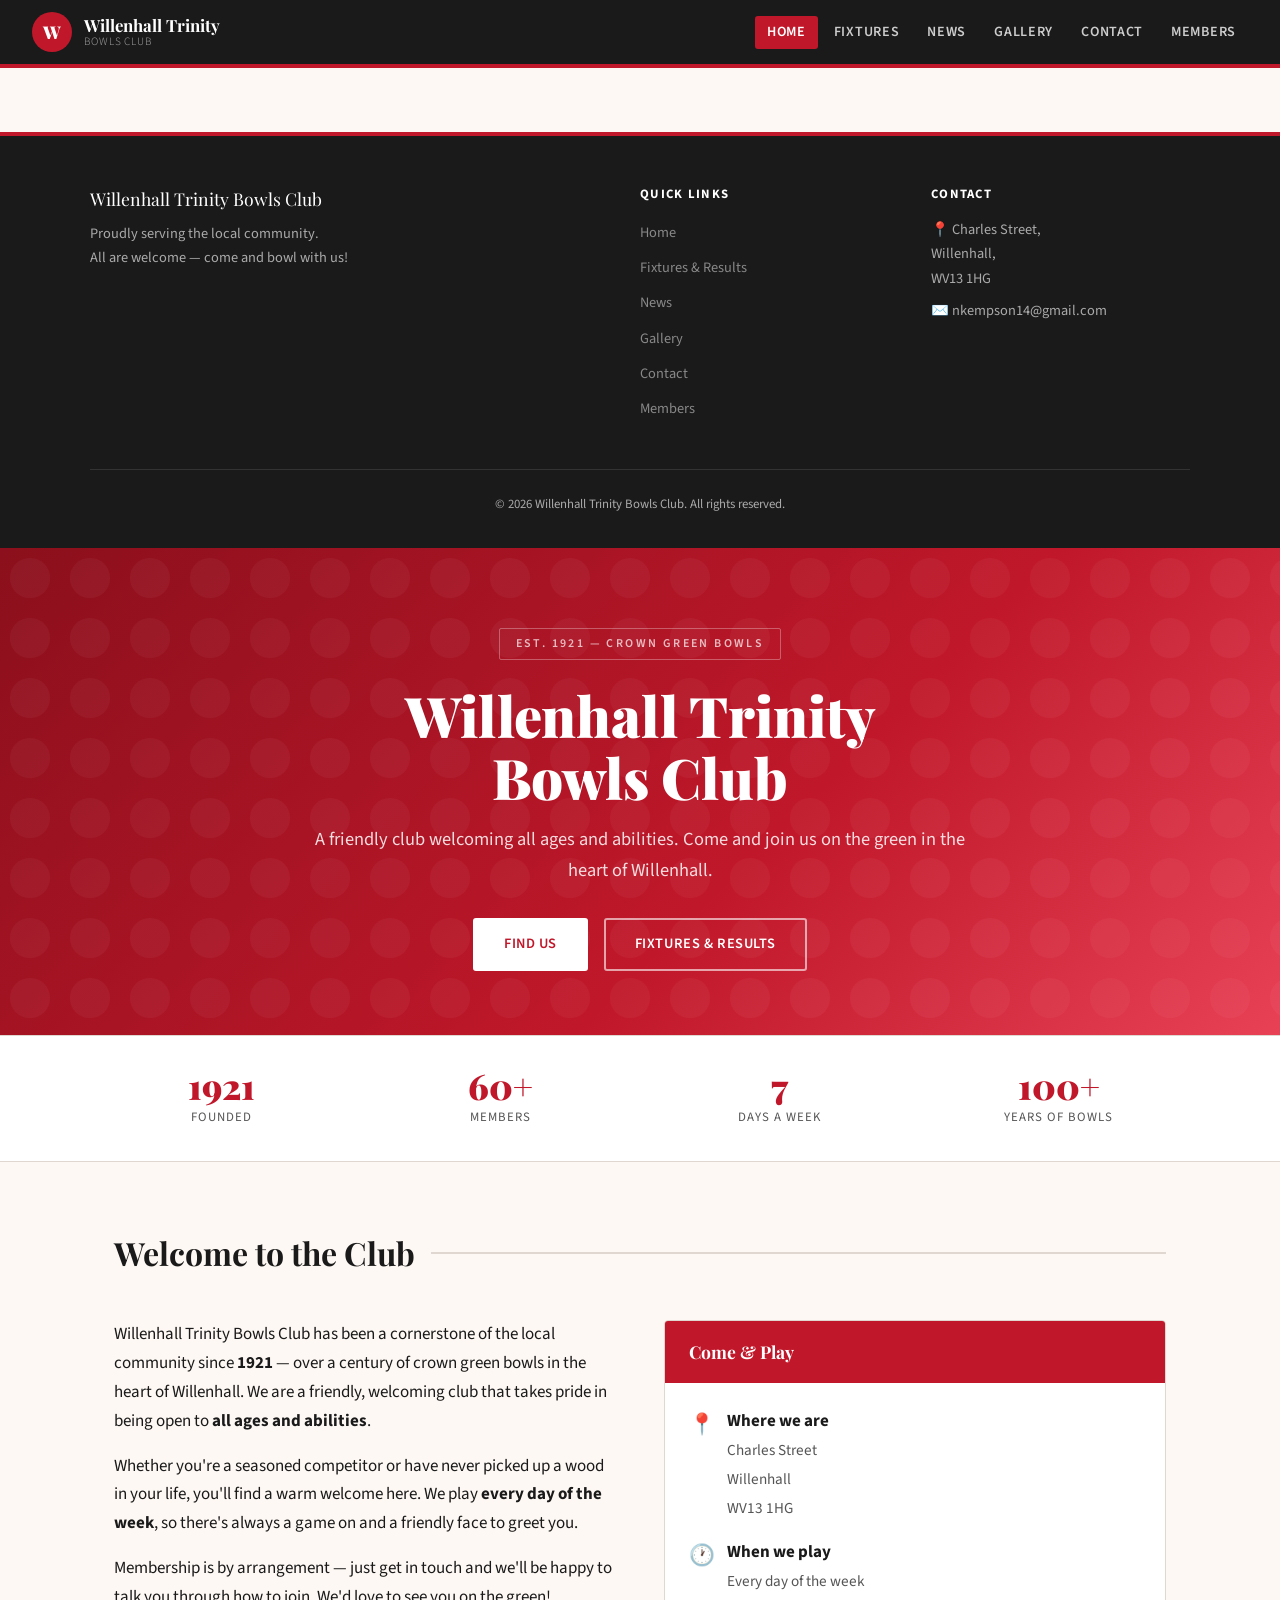
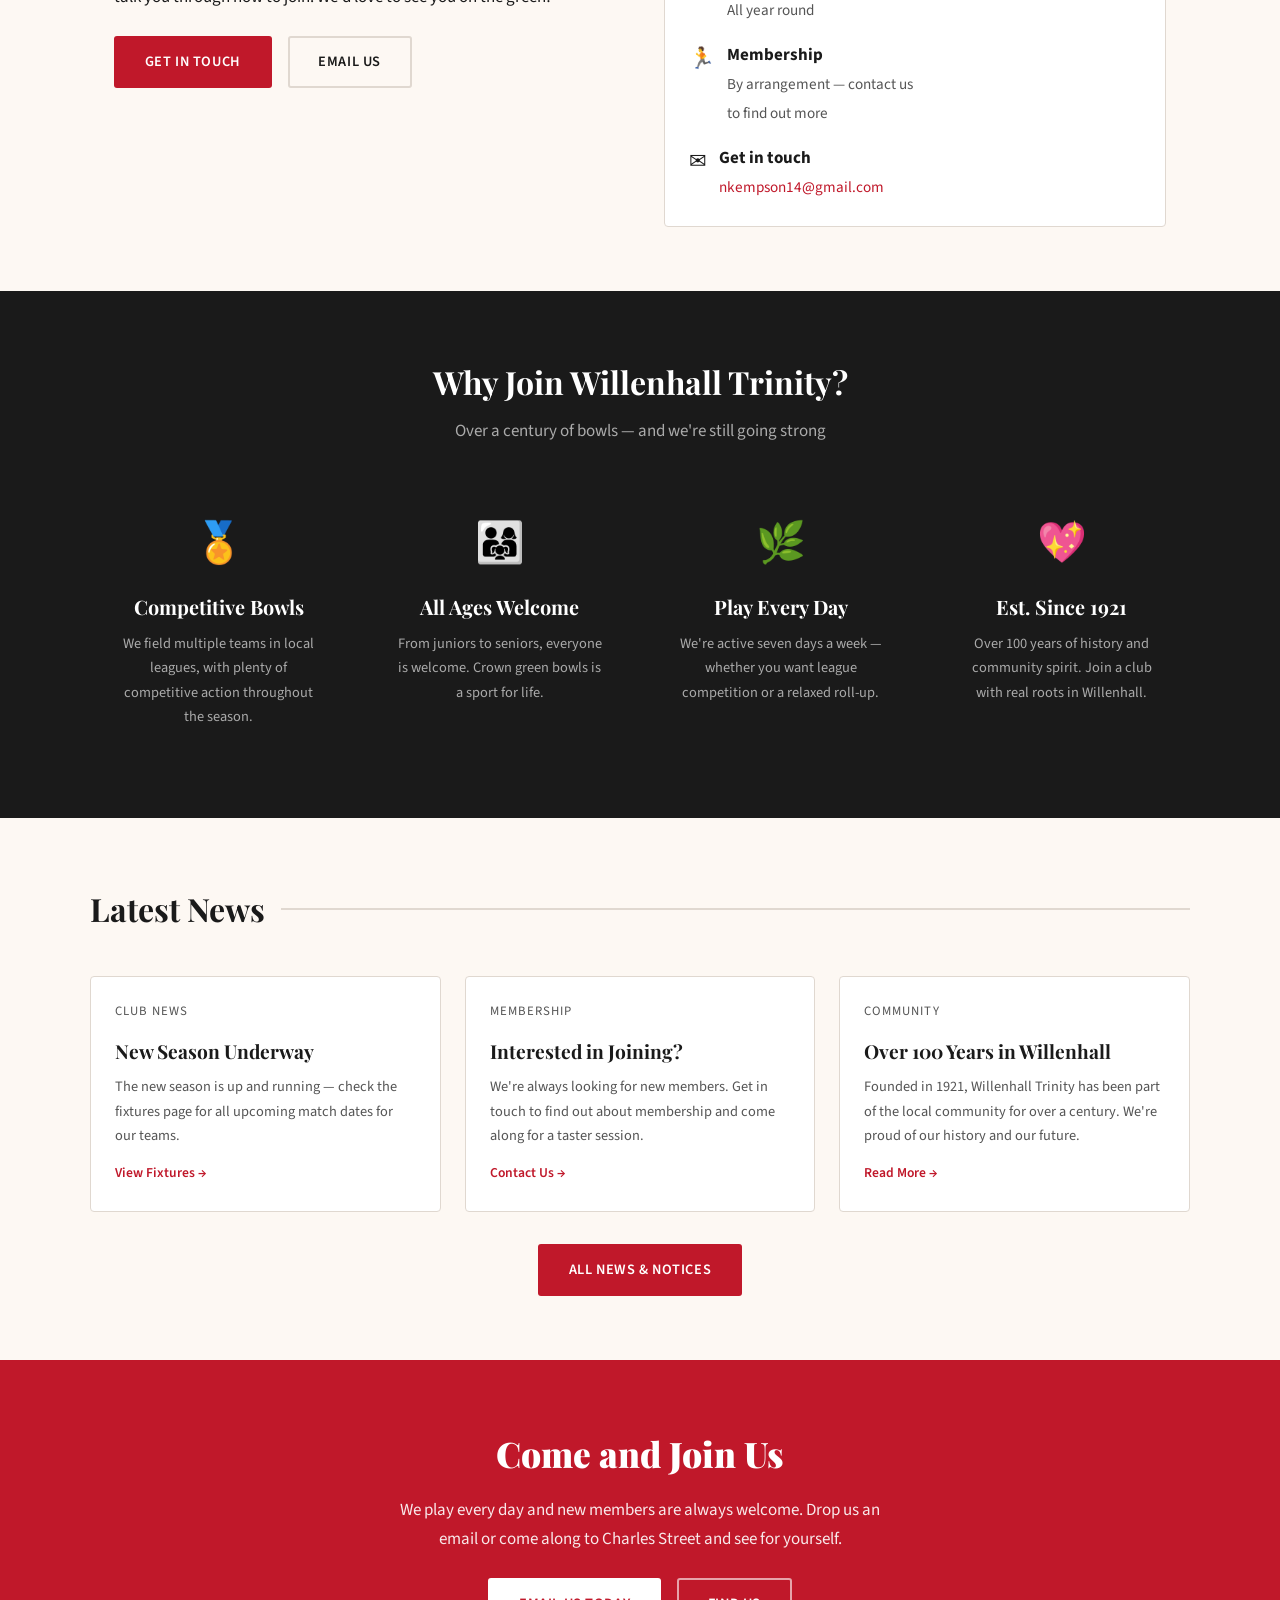
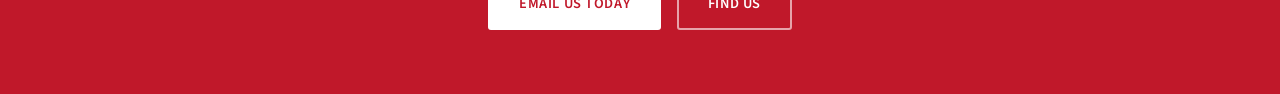
==== index.html @ 3ceb104e "Add files via upload" ====
<!DOCTYPE html>
<html lang="en">
<head>
  <meta charset="UTF-8">
  <meta name="viewport" content="width=device-width, initial-scale=1.0">
  <title>Willenhall Trinity Bowls Club</title>
  <meta name="description" content="Willenhall Trinity Bowls Club — a friendly crown green bowls club welcoming all ages and abilities. Founded 1921. Charles Street, Willenhall, WV13 1HG.">
  <link rel="stylesheet" href="style.css">
</head>
<body>
<script src="shared.js"></script>

<!-- HERO -->
<section class="hero">
  <div class="hero-content">
    <div class="hero-eyebrow">Est. 1921 &mdash; Crown Green Bowls</div>
    <h1>Willenhall Trinity<br>Bowls Club</h1>
    <p>A friendly club welcoming all ages and abilities. Come and join us on the green in the heart of Willenhall.</p>
    <div class="hero-buttons">
      <a href="contact.html" class="btn btn-white">Find Us</a>
      <a href="fixtures.html" class="btn btn-outline">Fixtures &amp; Results</a>
    </div>
  </div>
</section>

<!-- STATS BAR -->
<div class="stats-bar">
  <div class="stats-grid">
    <div><div class="stat-num">1921</div><div class="stat-label">Founded</div></div>
    <div><div class="stat-num">60+</div><div class="stat-label">Members</div></div>
    <div><div class="stat-num">7</div><div class="stat-label">Days a Week</div></div>
    <div><div class="stat-num">100+</div><div class="stat-label">Years of Bowls</div></div>
  </div>
</div>

<!-- WELCOME / ABOUT -->
<div class="section">
  <div class="section-heading"><h2>Welcome to the Club</h2></div>
  <div style="display:grid;grid-template-columns:1fr 1fr;gap:3rem;align-items:start">
    <div>
      <p>Willenhall Trinity Bowls Club has been a cornerstone of the local community since <strong>1921</strong> — over a century of crown green bowls in the heart of Willenhall. We are a friendly, welcoming club that takes pride in being open to <strong>all ages and abilities</strong>.</p>
      <p style="margin-top:1rem">Whether you're a seasoned competitor or have never picked up a wood in your life, you'll find a warm welcome here. We play <strong>every day of the week</strong>, so there's always a game on and a friendly face to greet you.</p>
      <p style="margin-top:1rem">Membership is by arrangement — just get in touch and we'll be happy to talk you through how to join. We'd love to see you on the green!</p>
      <div style="margin-top:1.5rem;display:flex;gap:1rem;flex-wrap:wrap">
        <a href="contact.html" class="btn btn-red">Get In Touch</a>
        <a href="mailto:nkempson14@gmail.com" class="btn" style="border:2px solid var(--border);color:var(--charcoal)">Email Us</a>
      </div>
    </div>
    <div>
      <!-- PLAYING INFO CARD -->
      <div style="background:white;border:1px solid var(--border);border-radius:4px;overflow:hidden">
        <div style="background:var(--red);color:white;padding:1rem 1.5rem">
          <h3 style="font-family:'Playfair Display',serif;font-size:1.1rem">Come &amp; Play</h3>
        </div>
        <div style="padding:1.5rem">
          <div style="display:flex;align-items:start;gap:0.75rem;margin-bottom:1rem">
            <span style="font-size:1.3rem">&#128205;</span>
            <div>
              <strong>Where we are</strong><br>
              <span style="color:var(--mid);font-size:0.95rem">Charles Street<br>Willenhall<br>WV13 1HG</span>
            </div>
          </div>
          <div style="display:flex;align-items:start;gap:0.75rem;margin-bottom:1rem">
            <span style="font-size:1.3rem">&#128336;</span>
            <div>
              <strong>When we play</strong><br>
              <span style="color:var(--mid);font-size:0.95rem">Every day of the week<br>All year round</span>
            </div>
          </div>
          <div style="display:flex;align-items:start;gap:0.75rem;margin-bottom:1rem">
            <span style="font-size:1.3rem">&#127939;</span>
            <div>
              <strong>Membership</strong><br>
              <span style="color:var(--mid);font-size:0.95rem">By arrangement — contact us<br>to find out more</span>
            </div>
          </div>
          <div style="display:flex;align-items:start;gap:0.75rem">
            <span style="font-size:1.3rem">&#9993;</span>
            <div>
              <strong>Get in touch</strong><br>
              <a href="mailto:nkempson14@gmail.com" style="font-size:0.95rem">nkempson14@gmail.com</a>
            </div>
          </div>
        </div>
      </div>
    </div>
  </div>
</div>

<!-- WHY JOIN -->
<div style="background:var(--charcoal);color:white;padding:4rem 1.5rem">
  <div style="max-width:1100px;margin:0 auto">
    <div style="text-align:center;margin-bottom:2.5rem">
      <h2 style="font-family:'Playfair Display',serif;font-size:clamp(1.5rem,3vw,2rem);font-weight:700">Why Join Willenhall Trinity?</h2>
      <p style="color:#aaa;margin-top:0.5rem">Over a century of bowls — and we're still going strong</p>
    </div>
    <div style="display:grid;grid-template-columns:repeat(auto-fit,minmax(220px,1fr));gap:1.5rem">
      <div style="text-align:center;padding:1.5rem">
        <div style="font-size:2.5rem;margin-bottom:0.75rem">&#127941;</div>
        <h3 style="font-family:'Playfair Display',serif;margin-bottom:0.5rem">Competitive Bowls</h3>
        <p style="color:#aaa;font-size:0.9rem">We field multiple teams in local leagues, with plenty of competitive action throughout the season.</p>
      </div>
      <div style="text-align:center;padding:1.5rem">
        <div style="font-size:2.5rem;margin-bottom:0.75rem">&#128104;&#8205;&#128105;&#8205;&#128103;</div>
        <h3 style="font-family:'Playfair Display',serif;margin-bottom:0.5rem">All Ages Welcome</h3>
        <p style="color:#aaa;font-size:0.9rem">From juniors to seniors, everyone is welcome. Crown green bowls is a sport for life.</p>
      </div>
      <div style="text-align:center;padding:1.5rem">
        <div style="font-size:2.5rem;margin-bottom:0.75rem">&#127807;</div>
        <h3 style="font-family:'Playfair Display',serif;margin-bottom:0.5rem">Play Every Day</h3>
        <p style="color:#aaa;font-size:0.9rem">We're active seven days a week — whether you want league competition or a relaxed roll-up.</p>
      </div>
      <div style="text-align:center;padding:1.5rem">
        <div style="font-size:2.5rem;margin-bottom:0.75rem">&#128150;</div>
        <h3 style="font-family:'Playfair Display',serif;margin-bottom:0.5rem">Est. Since 1921</h3>
        <p style="color:#aaa;font-size:0.9rem">Over 100 years of history and community spirit. Join a club with real roots in Willenhall.</p>
      </div>
    </div>
  </div>
</div>

<!-- LATEST NEWS PREVIEW -->
<div style="padding:4rem 1.5rem">
  <div style="max-width:1100px;margin:0 auto">
    <div class="section-heading"><h2>Latest News</h2></div>
    <div class="news-grid">
      <div class="card">
        <div class="card-body">
          <div class="card-meta">Club News</div>
          <div class="card-title">New Season Underway</div>
          <p style="font-size:0.9rem;color:var(--mid)">The new season is up and running — check the fixtures page for all upcoming match dates for our teams.</p>
          <a href="fixtures.html" style="font-size:0.85rem;font-weight:600;display:inline-block;margin-top:0.75rem">View Fixtures &rarr;</a>
        </div>
      </div>
      <div class="card">
        <div class="card-body">
          <div class="card-meta">Membership</div>
          <div class="card-title">Interested in Joining?</div>
          <p style="font-size:0.9rem;color:var(--mid)">We're always looking for new members. Get in touch to find out about membership and come along for a taster session.</p>
          <a href="contact.html" style="font-size:0.85rem;font-weight:600;display:inline-block;margin-top:0.75rem">Contact Us &rarr;</a>
        </div>
      </div>
      <div class="card">
        <div class="card-body">
          <div class="card-meta">Community</div>
          <div class="card-title">Over 100 Years in Willenhall</div>
          <p style="font-size:0.9rem;color:var(--mid)">Founded in 1921, Willenhall Trinity has been part of the local community for over a century. We're proud of our history and our future.</p>
          <a href="news.html" style="font-size:0.85rem;font-weight:600;display:inline-block;margin-top:0.75rem">Read More &rarr;</a>
        </div>
      </div>
    </div>
    <div class="text-center mt-2"><a href="news.html" class="btn btn-red">All News &amp; Notices</a></div>
  </div>
</div>

<!-- JOIN CTA -->
<div style="background:var(--red);color:white;padding:4rem 1.5rem;text-align:center">
  <h2 style="font-family:'Playfair Display',serif;font-size:clamp(1.6rem,3vw,2.2rem);font-weight:900">Come and Join Us</h2>
  <p style="margin-top:0.75rem;max-width:500px;margin-left:auto;margin-right:auto;opacity:0.9">We play every day and new members are always welcome. Drop us an email or come along to Charles Street and see for yourself.</p>
  <div style="margin-top:1.5rem;display:flex;gap:1rem;justify-content:center;flex-wrap:wrap">
    <a href="mailto:nkempson14@gmail.com" class="btn btn-white">Email Us Today</a>
    <a href="contact.html" class="btn btn-outline">Find Us</a>
  </div>
</div>

</body>
</html>
---- style.css ----
@import url('https://fonts.googleapis.com/css2?family=Playfair+Display:wght@400;600;700;900&family=Source+Sans+3:wght@300;400;600&display=swap');

/* ── Variables ─────────────────────────────────────── */
:root {
  --red:       #C0182A;
  --red-dark:  #8B0F1C;
  --red-light: #e8192f;
  --white:     #ffffff;
  --cream:     #FDF8F3;
  --charcoal:  #1A1A1A;
  --mid:       #555555;
  --border:    #e0d8d0;
  --nav-h:     68px;
}

/* ── Reset ─────────────────────────────────────────── */
*, *::before, *::after { box-sizing: border-box; margin: 0; padding: 0; }
html { scroll-behavior: smooth; }
body {
  font-family: 'Source Sans 3', sans-serif;
  background: var(--cream);
  color: var(--charcoal);
  font-size: 17px;
  line-height: 1.7;
}
img { max-width: 100%; display: block; }
a { color: var(--red); text-decoration: none; }
a:hover { text-decoration: underline; }

/* ── NAV ────────────────────────────────────────────── */
nav {
  background: var(--charcoal);
  height: var(--nav-h);
  display: flex;
  align-items: center;
  justify-content: space-between;
  padding: 0 2rem;
  position: sticky;
  top: 0;
  z-index: 100;
  border-bottom: 4px solid var(--red);
}
.nav-brand {
  display: flex;
  align-items: center;
  gap: 0.75rem;
  text-decoration: none;
}
.nav-brand .badge {
  width: 40px; height: 40px;
  background: var(--red);
  border-radius: 50%;
  display: flex; align-items: center; justify-content: center;
  font-family: 'Playfair Display', serif;
  font-weight: 900;
  font-size: 1.1rem;
  color: white;
  flex-shrink: 0;
}
.nav-brand span {
  font-family: 'Playfair Display', serif;
  font-weight: 700;
  font-size: 1.05rem;
  color: white;
  line-height: 1.2;
}
.nav-brand small { display: block; font-family: 'Source Sans 3', sans-serif; font-size: 0.7rem; font-weight: 300; color: #aaa; letter-spacing: 0.08em; text-transform: uppercase; }
.nav-links { display: flex; gap: 0.25rem; list-style: none; }
.nav-links a {
  color: #ccc;
  font-size: 0.88rem;
  font-weight: 600;
  letter-spacing: 0.05em;
  text-transform: uppercase;
  padding: 0.4rem 0.75rem;
  border-radius: 3px;
  transition: background 0.2s, color 0.2s;
  text-decoration: none;
}
.nav-links a:hover, .nav-links a.active { background: var(--red); color: white; }

/* Hamburger */
.nav-toggle { display: none; background: none; border: none; cursor: pointer; padding: 0.5rem; }
.nav-toggle span { display: block; width: 24px; height: 2px; background: white; margin: 5px 0; transition: 0.3s; }

@media (max-width: 768px) {
  .nav-toggle { display: block; }
  .nav-links {
    display: none; flex-direction: column; gap: 0;
    position: absolute; top: var(--nav-h); left: 0; right: 0;
    background: #222; padding: 1rem 0;
  }
  .nav-links.open { display: flex; }
  .nav-links a { padding: 0.75rem 2rem; border-radius: 0; }
}

/* ── HERO ───────────────────────────────────────────── */
.hero {
  background: linear-gradient(135deg, var(--red-dark) 0%, var(--red) 60%, #e84055 100%);
  color: white;
  padding: 5rem 2rem 4rem;
  text-align: center;
  position: relative;
  overflow: hidden;
}
.hero::before {
  content: '';
  position: absolute; inset: 0;
  background: url("data:image/svg+xml,%3Csvg width='60' height='60' viewBox='0 0 60 60' xmlns='http://www.w3.org/2000/svg'%3E%3Cg fill='none' fill-rule='evenodd'%3E%3Cg fill='%23ffffff' fill-opacity='0.04'%3E%3Ccircle cx='30' cy='30' r='20'/%3E%3C/g%3E%3C/g%3E%3C/svg%3E");
  background-size: 60px;
}
.hero-content { position: relative; max-width: 680px; margin: 0 auto; }
.hero-eyebrow {
  display: inline-block;
  font-size: 0.75rem; font-weight: 600; letter-spacing: 0.2em;
  text-transform: uppercase; color: rgba(255,255,255,0.7);
  border: 1px solid rgba(255,255,255,0.3);
  padding: 0.3rem 1rem; border-radius: 2px; margin-bottom: 1.5rem;
}
.hero h1 {
  font-family: 'Playfair Display', serif;
  font-size: clamp(2.2rem, 5vw, 3.5rem);
  font-weight: 900; line-height: 1.1;
  margin-bottom: 1rem;
}
.hero p { font-size: 1.15rem; color: rgba(255,255,255,0.85); margin-bottom: 2rem; }
.hero-buttons { display: flex; gap: 1rem; justify-content: center; flex-wrap: wrap; }
.btn {
  display: inline-block;
  padding: 0.75rem 1.8rem;
  border-radius: 3px;
  font-weight: 600;
  font-size: 0.9rem;
  letter-spacing: 0.04em;
  text-transform: uppercase;
  cursor: pointer;
  border: 2px solid transparent;
  transition: all 0.2s;
  text-decoration: none;
}
.btn-white { background: white; color: var(--red); }
.btn-white:hover { background: var(--cream); text-decoration: none; }
.btn-outline { background: transparent; border-color: rgba(255,255,255,0.6); color: white; }
.btn-outline:hover { background: rgba(255,255,255,0.1); text-decoration: none; }
.btn-red { background: var(--red); color: white; }
.btn-red:hover { background: var(--red-dark); text-decoration: none; }

/* ── PAGE HEADER (inner pages) ──────────────────────── */
.page-header {
  background: var(--charcoal);
  color: white;
  padding: 3rem 2rem 2.5rem;
  border-bottom: 4px solid var(--red);
}
.page-header .container { max-width: 1100px; margin: 0 auto; }
.page-header h1 {
  font-family: 'Playfair Display', serif;
  font-size: clamp(1.8rem, 4vw, 2.8rem);
  font-weight: 900;
}
.page-header p { color: #aaa; margin-top: 0.5rem; font-size: 1rem; }

/* ── LAYOUT ─────────────────────────────────────────── */
.container { max-width: 1100px; margin: 0 auto; padding: 0 1.5rem; }
.section { padding: 4rem 1.5rem; max-width: 1100px; margin: 0 auto; }

/* ── CARDS ──────────────────────────────────────────── */
.card {
  background: white;
  border: 1px solid var(--border);
  border-radius: 4px;
  overflow: hidden;
  transition: box-shadow 0.2s, transform 0.2s;
}
.card:hover { box-shadow: 0 8px 30px rgba(0,0,0,0.1); transform: translateY(-2px); }
.card-body { padding: 1.5rem; }
.card-title { font-family: 'Playfair Display', serif; font-size: 1.2rem; font-weight: 700; margin-bottom: 0.5rem; }
.card-meta { font-size: 0.8rem; color: var(--mid); text-transform: uppercase; letter-spacing: 0.08em; margin-bottom: 0.75rem; }

/* ── SECTION HEADING ────────────────────────────────── */
.section-heading {
  display: flex; align-items: center; gap: 1rem;
  margin-bottom: 2.5rem;
}
.section-heading h2 {
  font-family: 'Playfair Display', serif;
  font-size: clamp(1.5rem, 3vw, 2rem);
  font-weight: 700;
  white-space: nowrap;
}
.section-heading::after {
  content: ''; flex: 1; height: 2px; background: var(--border);
}

/* ── TABLE ──────────────────────────────────────────── */
.table-wrap { overflow-x: auto; }
table { width: 100%; border-collapse: collapse; background: white; }
thead { background: var(--charcoal); color: white; }
th {
  padding: 0.85rem 1rem;
  font-size: 0.8rem; font-weight: 600;
  letter-spacing: 0.08em; text-transform: uppercase;
  text-align: left;
}
td { padding: 0.8rem 1rem; border-bottom: 1px solid var(--border); font-size: 0.95rem; }
tr:last-child td { border-bottom: none; }
tr:nth-child(even) td { background: #fafafa; }
.badge-result {
  display: inline-block; padding: 0.2rem 0.6rem; border-radius: 2px;
  font-size: 0.75rem; font-weight: 600; letter-spacing: 0.05em;
}
.badge-w { background: #d4edda; color: #155724; }
.badge-l { background: #f8d7da; color: #721c24; }
.badge-d { background: #fff3cd; color: #856404; }
.badge-tbc { background: #e2e3e5; color: #383d41; }

/* ── NEWS ───────────────────────────────────────────── */
.news-grid { display: grid; grid-template-columns: repeat(auto-fill, minmax(300px, 1fr)); gap: 1.5rem; }

/* ── GALLERY ────────────────────────────────────────── */
.gallery-grid { display: grid; grid-template-columns: repeat(auto-fill, minmax(260px, 1fr)); gap: 1rem; }
.gallery-item {
  aspect-ratio: 4/3;
  background: #ddd;
  border-radius: 4px;
  overflow: hidden;
  cursor: pointer;
  position: relative;
}
.gallery-item img { width: 100%; height: 100%; object-fit: cover; transition: transform 0.3s; }
.gallery-item:hover img { transform: scale(1.04); }
.gallery-placeholder {
  width: 100%; height: 100%;
  display: flex; flex-direction: column; align-items: center; justify-content: center;
  background: linear-gradient(135deg, #e0d8d0, #ccc);
  color: #888; font-size: 0.85rem; text-align: center; padding: 1rem; gap: 0.5rem;
}
.gallery-placeholder svg { opacity: 0.4; }

/* ── CONTACT ────────────────────────────────────────── */
.contact-grid { display: grid; grid-template-columns: 1fr 1fr; gap: 2.5rem; }
@media (max-width: 640px) { .contact-grid { grid-template-columns: 1fr; } }
.info-block { margin-bottom: 1.5rem; }
.info-block h3 { font-family: 'Playfair Display', serif; font-size: 1rem; font-weight: 700; margin-bottom: 0.4rem; color: var(--red); }
.map-placeholder {
  background: #ddd; border-radius: 4px; height: 300px;
  display: flex; align-items: center; justify-content: center;
  color: #888; font-size: 0.9rem; border: 1px solid var(--border);
  text-align: center; flex-direction: column; gap: 0.5rem;
}

/* ── MEMBERS PASSWORD ───────────────────────────────── */
.password-gate {
  max-width: 420px; margin: 5rem auto; background: white;
  border: 1px solid var(--border); border-radius: 4px; overflow: hidden;
}
.password-gate .gate-header { background: var(--red); color: white; padding: 1.5rem 2rem; }
.password-gate .gate-header h2 { font-family: 'Playfair Display', serif; font-size: 1.4rem; }
.password-gate .gate-body { padding: 2rem; }
.form-group { margin-bottom: 1.25rem; }
label { display: block; font-size: 0.85rem; font-weight: 600; margin-bottom: 0.4rem; }
input[type=password], input[type=text], input[type=email], textarea, select {
  width: 100%; padding: 0.65rem 0.85rem;
  border: 1px solid var(--border); border-radius: 3px;
  font-size: 1rem; font-family: inherit;
  transition: border-color 0.2s;
}
input:focus, textarea:focus { outline: none; border-color: var(--red); }
textarea { min-height: 120px; resize: vertical; }
.error-msg { color: var(--red); font-size: 0.85rem; margin-top: 0.5rem; display: none; }
.members-content { display: none; }

/* ── FOOTER ─────────────────────────────────────────── */
footer {
  background: var(--charcoal);
  color: #aaa;
  padding: 3rem 2rem 2rem;
  margin-top: 4rem;
  border-top: 4px solid var(--red);
}
.footer-inner {
  max-width: 1100px; margin: 0 auto;
  display: grid; grid-template-columns: 2fr 1fr 1fr; gap: 2rem;
}
@media (max-width: 640px) { .footer-inner { grid-template-columns: 1fr; } }
.footer-brand { font-family: 'Playfair Display', serif; font-size: 1.1rem; color: white; margin-bottom: 0.5rem; }
.footer-copy { margin-top: 2.5rem; padding-top: 1.5rem; border-top: 1px solid #333; text-align: center; font-size: 0.8rem; max-width: 1100px; margin-left: auto; margin-right: auto; }
footer h4 { color: white; font-size: 0.8rem; letter-spacing: 0.1em; text-transform: uppercase; margin-bottom: 0.75rem; }
footer ul { list-style: none; }
footer ul li { margin-bottom: 0.4rem; }
footer ul a { color: #888; font-size: 0.9rem; }
footer ul a:hover { color: var(--red); }

/* ── QUICK STATS BAR ────────────────────────────────── */
.stats-bar {
  background: white; border-top: 1px solid var(--border); border-bottom: 1px solid var(--border);
  padding: 2rem 1.5rem;
}
.stats-grid { max-width: 1100px; margin: 0 auto; display: grid; grid-template-columns: repeat(4, 1fr); gap: 1rem; text-align: center; }
@media (max-width: 640px) { .stats-grid { grid-template-columns: repeat(2, 1fr); } }
.stat-num { font-family: 'Playfair Display', serif; font-size: 2.2rem; font-weight: 900; color: var(--red); line-height: 1; }
.stat-label { font-size: 0.8rem; text-transform: uppercase; letter-spacing: 0.08em; color: var(--mid); margin-top: 0.25rem; }

/* ── UTILITY ─────────────────────────────────────────── */
.red { color: var(--red); }
.mt-1 { margin-top: 1rem; } .mt-2 { margin-top: 2rem; }
.text-center { text-align: center; }
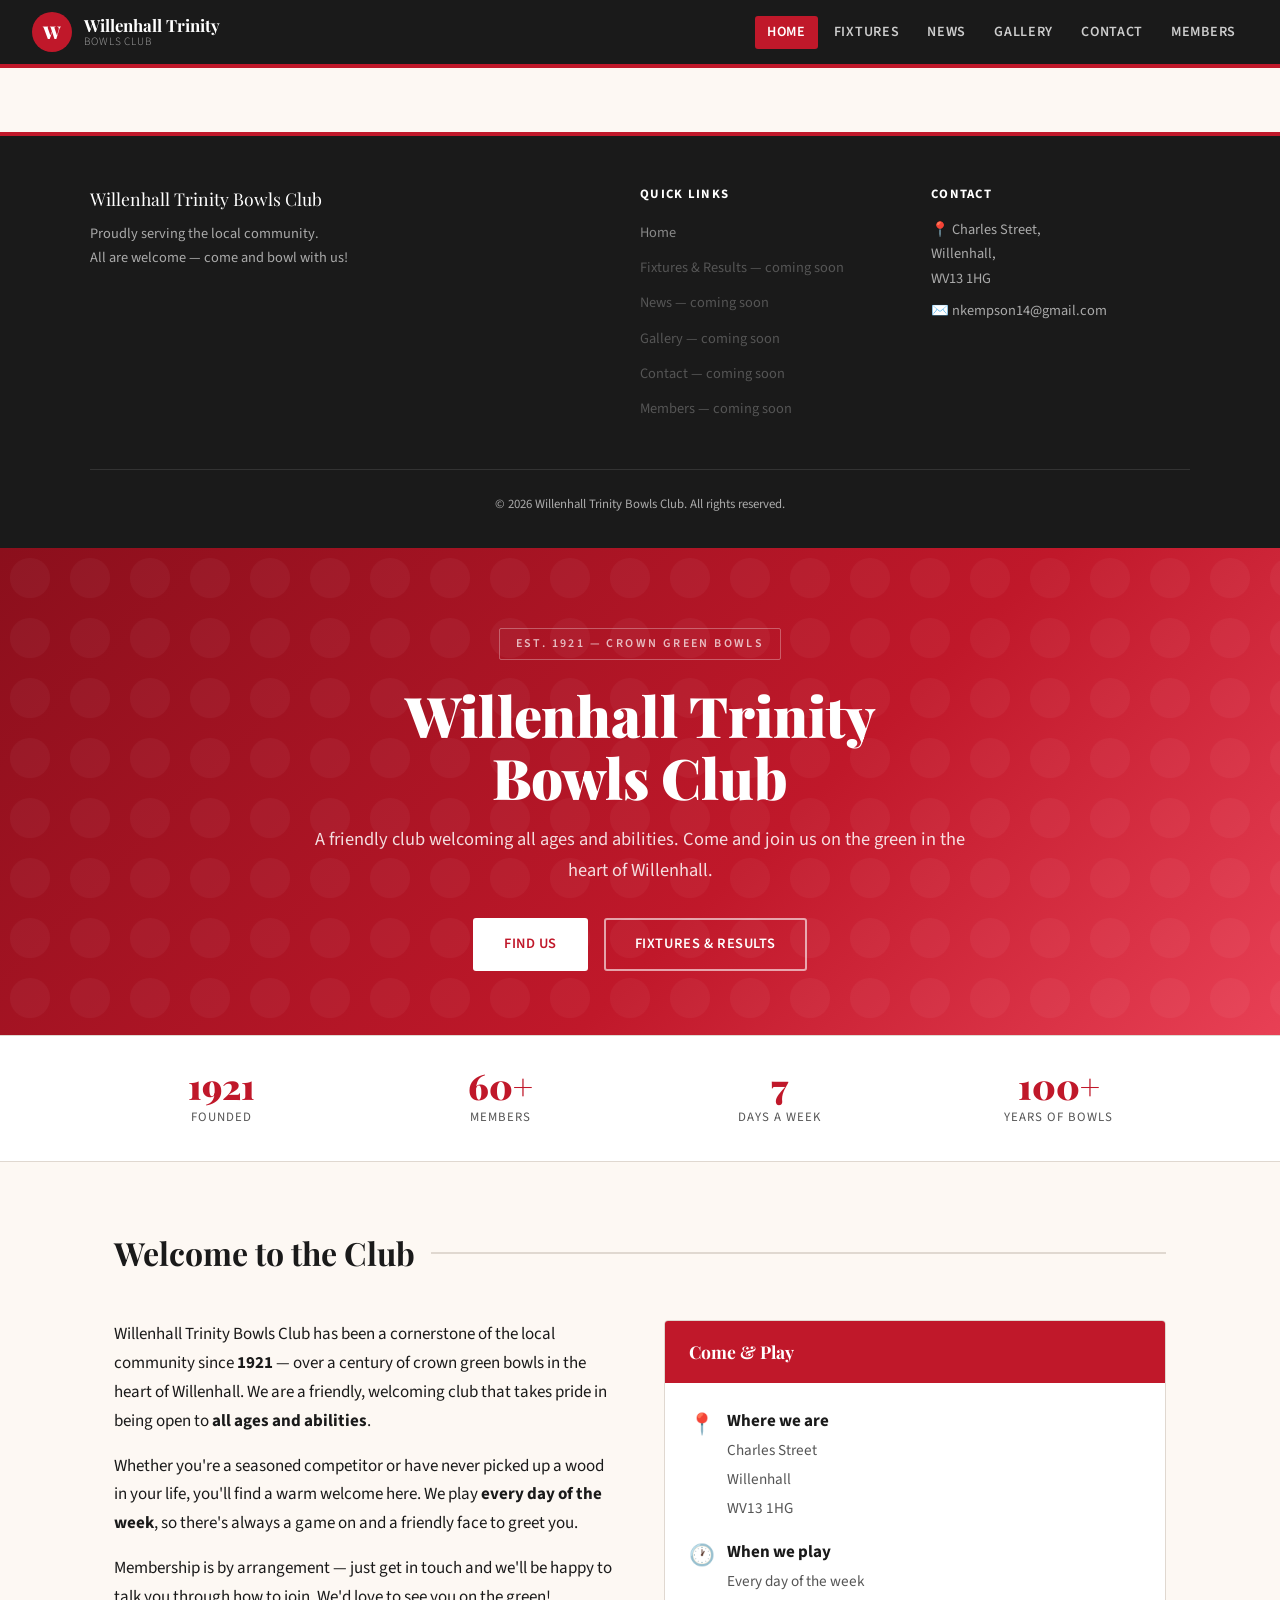
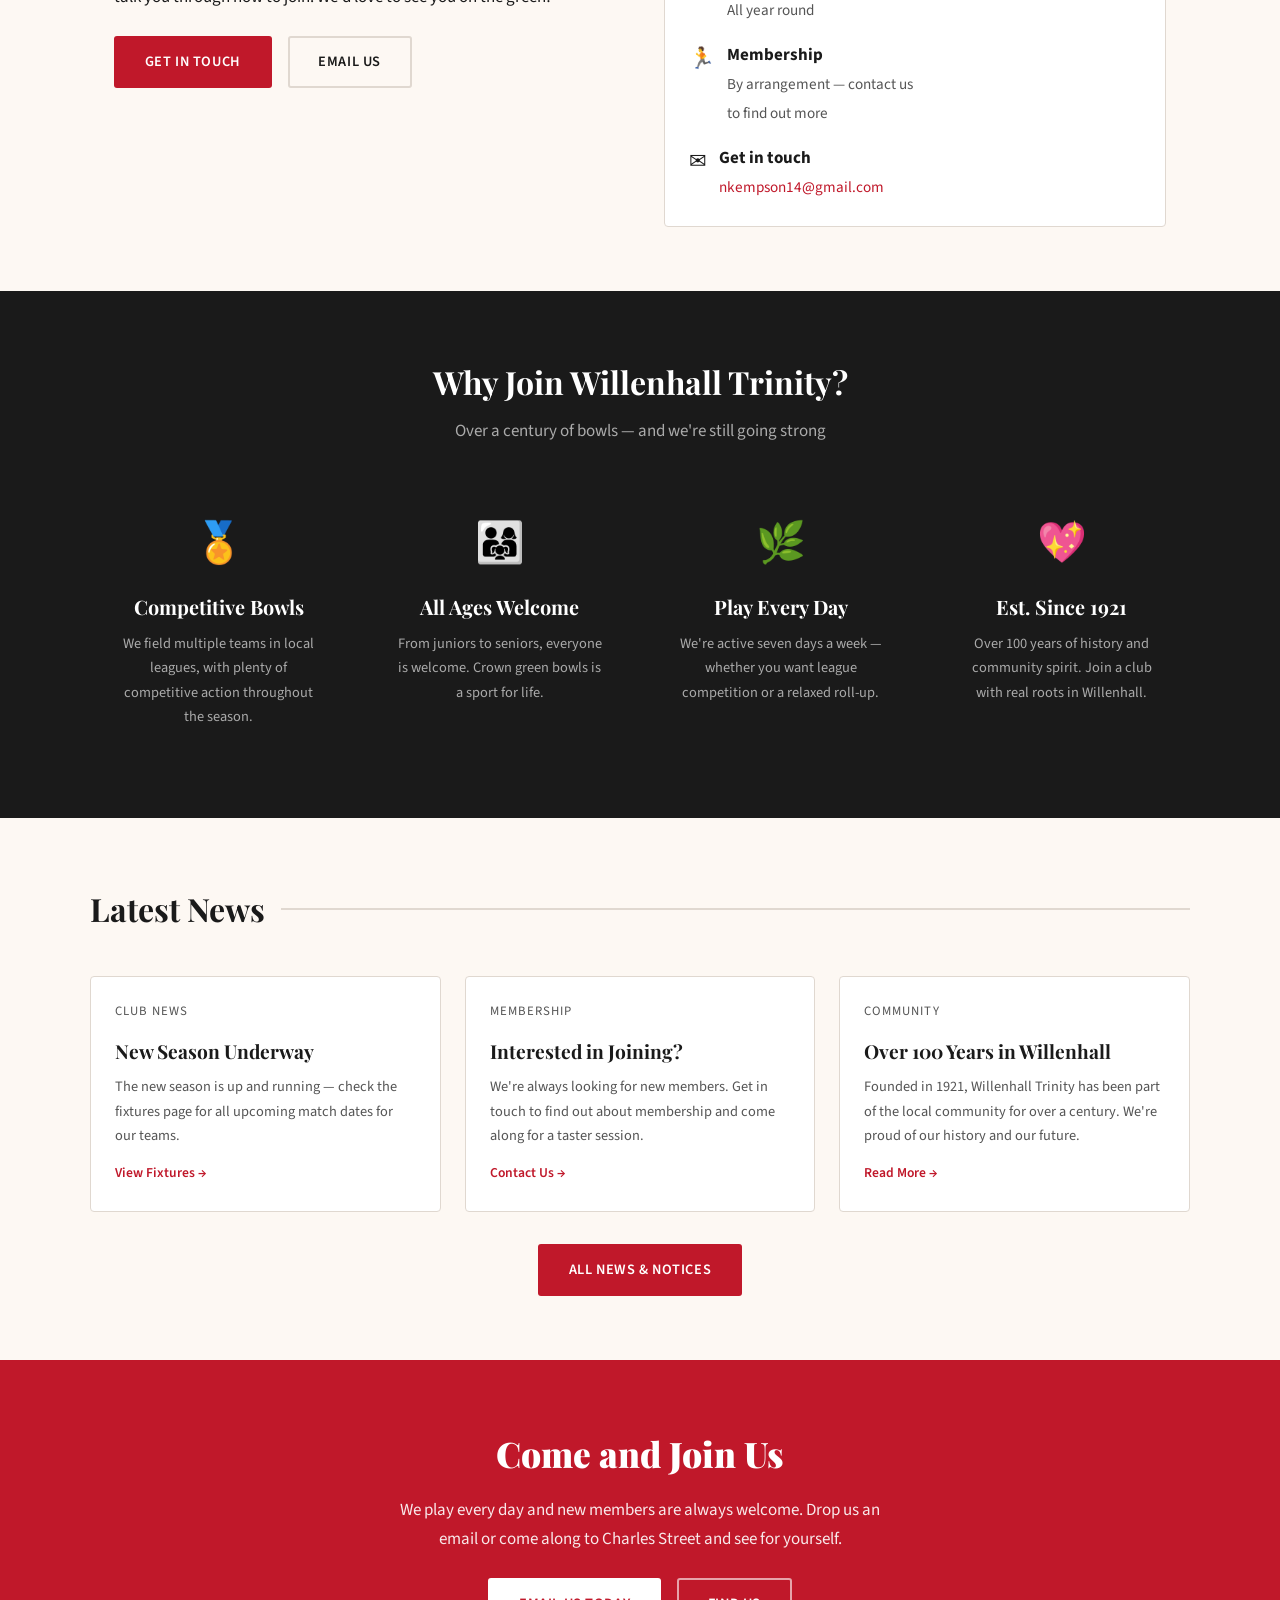
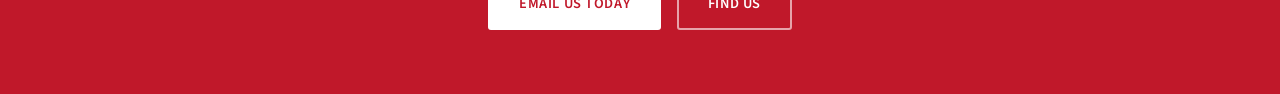
==== commit 1c094704: "Add files via upload" ====
--- a/index.html
+++ b/index.html
@@ -17,8 +17,8 @@
     <h1>Willenhall Trinity<br>Bowls Club</h1>
     <p>A friendly club welcoming all ages and abilities. Come and join us on the green in the heart of Willenhall.</p>
     <div class="hero-buttons">
-      <a href="contact.html" class="btn btn-white">Find Us</a>
-      <a href="fixtures.html" class="btn btn-outline">Fixtures &amp; Results</a>
+      <a href="javascript:void(0)" onclick="comingSoon(event)" class="btn btn-white">Find Us</a>
+      <a href="javascript:void(0)" onclick="comingSoon(event)" class="btn btn-outline">Fixtures &amp; Results</a>
     </div>
   </div>
 </section>
@@ -42,7 +42,7 @@
       <p style="margin-top:1rem">Whether you're a seasoned competitor or have never picked up a wood in your life, you'll find a warm welcome here. We play <strong>every day of the week</strong>, so there's always a game on and a friendly face to greet you.</p>
       <p style="margin-top:1rem">Membership is by arrangement — just get in touch and we'll be happy to talk you through how to join. We'd love to see you on the green!</p>
       <div style="margin-top:1.5rem;display:flex;gap:1rem;flex-wrap:wrap">
-        <a href="contact.html" class="btn btn-red">Get In Touch</a>
+        <a href="javascript:void(0)" onclick="comingSoon(event)" class="btn btn-red">Get In Touch</a>
         <a href="mailto:nkempson14@gmail.com" class="btn" style="border:2px solid var(--border);color:var(--charcoal)">Email Us</a>
       </div>
     </div>
@@ -129,7 +129,7 @@
           <div class="card-meta">Club News</div>
           <div class="card-title">New Season Underway</div>
           <p style="font-size:0.9rem;color:var(--mid)">The new season is up and running — check the fixtures page for all upcoming match dates for our teams.</p>
-          <a href="fixtures.html" style="font-size:0.85rem;font-weight:600;display:inline-block;margin-top:0.75rem">View Fixtures &rarr;</a>
+          <a href="javascript:void(0)" onclick="comingSoon(event)" style="font-size:0.85rem;font-weight:600;display:inline-block;margin-top:0.75rem">View Fixtures &rarr;</a>
         </div>
       </div>
       <div class="card">
@@ -137,7 +137,7 @@
           <div class="card-meta">Membership</div>
           <div class="card-title">Interested in Joining?</div>
           <p style="font-size:0.9rem;color:var(--mid)">We're always looking for new members. Get in touch to find out about membership and come along for a taster session.</p>
-          <a href="contact.html" style="font-size:0.85rem;font-weight:600;display:inline-block;margin-top:0.75rem">Contact Us &rarr;</a>
+          <a href="javascript:void(0)" onclick="comingSoon(event)" style="font-size:0.85rem;font-weight:600;display:inline-block;margin-top:0.75rem">Contact Us &rarr;</a>
         </div>
       </div>
       <div class="card">
@@ -145,11 +145,11 @@
           <div class="card-meta">Community</div>
           <div class="card-title">Over 100 Years in Willenhall</div>
           <p style="font-size:0.9rem;color:var(--mid)">Founded in 1921, Willenhall Trinity has been part of the local community for over a century. We're proud of our history and our future.</p>
-          <a href="news.html" style="font-size:0.85rem;font-weight:600;display:inline-block;margin-top:0.75rem">Read More &rarr;</a>
+          <a href="javascript:void(0)" onclick="comingSoon(event)" style="font-size:0.85rem;font-weight:600;display:inline-block;margin-top:0.75rem">Read More &rarr;</a>
         </div>
       </div>
     </div>
-    <div class="text-center mt-2"><a href="news.html" class="btn btn-red">All News &amp; Notices</a></div>
+    <div class="text-center mt-2"><a href="javascript:void(0)" onclick="comingSoon(event)" class="btn btn-red">All News &amp; Notices</a></div>
   </div>
 </div>
 
@@ -159,7 +159,7 @@
   <p style="margin-top:0.75rem;max-width:500px;margin-left:auto;margin-right:auto;opacity:0.9">We play every day and new members are always welcome. Drop us an email or come along to Charles Street and see for yourself.</p>
   <div style="margin-top:1.5rem;display:flex;gap:1rem;justify-content:center;flex-wrap:wrap">
     <a href="mailto:nkempson14@gmail.com" class="btn btn-white">Email Us Today</a>
-    <a href="contact.html" class="btn btn-outline">Find Us</a>
+    <a href="javascript:void(0)" onclick="comingSoon(event)" class="btn btn-outline">Find Us</a>
   </div>
 </div>
 
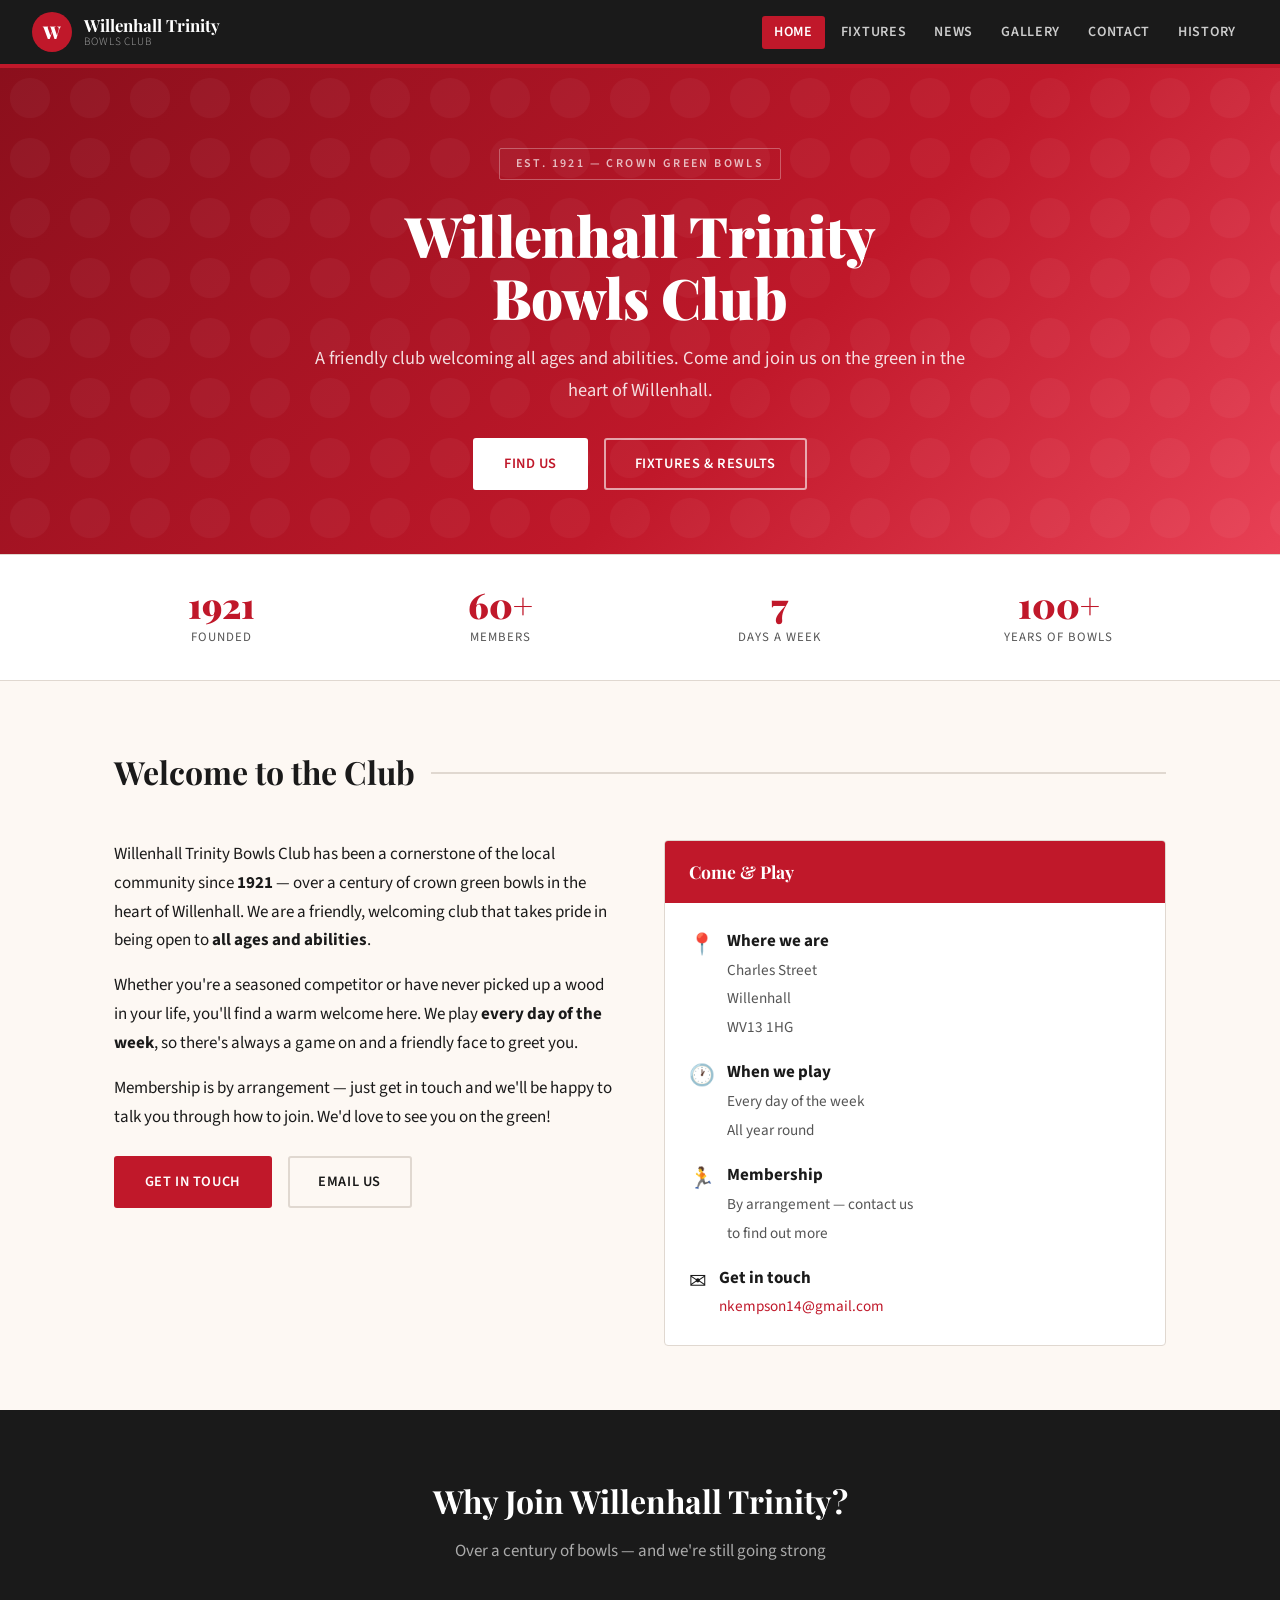
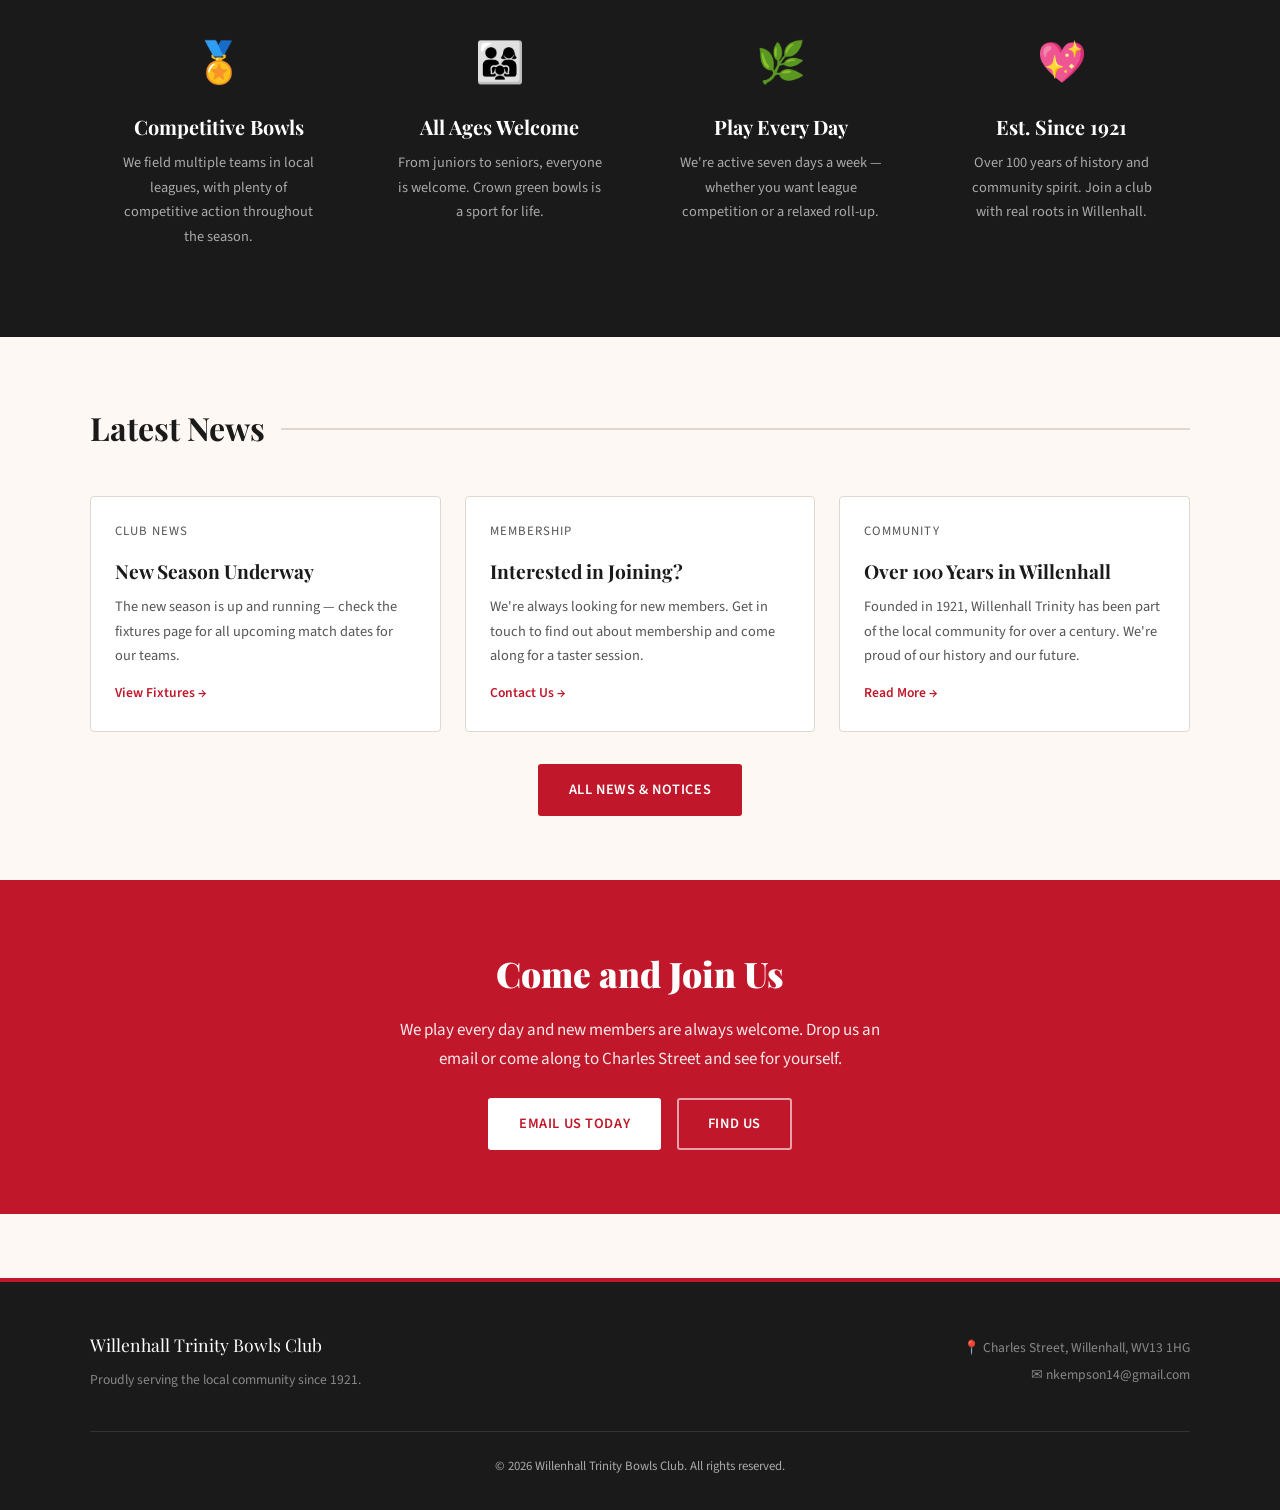
==== commit 4c3f5faa: "Add files via upload" ====
--- a/index.html
+++ b/index.html
@@ -18,10 +18,124 @@
     <p>A friendly club welcoming all ages and abilities. Come and join us on the green in the heart of Willenhall.</p>
     <div class="hero-buttons">
       <a href="javascript:void(0)" onclick="comingSoon(event)" class="btn btn-white">Find Us</a>
-      <a href="javascript:void(0)" onclick="comingSoon(event)" class="btn btn-outline">Fixtures &amp; Results</a>
+      <a href="fixtures.html" class="btn btn-outline">Fixtures &amp; Results</a>
     </div>
   </div>
 </section>
+
+<!-- NEXT FIXTURES TICKER -->
+<div id="fixtureTicker" style="background:var(--charcoal);border-bottom:2px solid var(--red);overflow:hidden;display:none">
+  <div style="display:flex;align-items:stretch">
+    <div style="background:var(--red);color:white;padding:0.6rem 1.2rem;font-size:0.75rem;font-weight:700;letter-spacing:0.1em;text-transform:uppercase;white-space:nowrap;display:flex;align-items:center;flex-shrink:0">
+      Next Fixtures
+    </div>
+    <div style="overflow:hidden;flex:1;position:relative">
+      <div id="tickerTrack" style="display:flex;align-items:center;gap:0;white-space:nowrap;will-change:transform">
+      </div>
+    </div>
+    <a href="fixtures.html" style="background:#222;color:#aaa;padding:0.6rem 1.2rem;font-size:0.75rem;font-weight:600;text-decoration:none;display:flex;align-items:center;flex-shrink:0;white-space:nowrap;border-left:1px solid #333">All Fixtures &rarr;</a>
+  </div>
+</div>
+
+<style>
+@keyframes ticker {
+  0%   { transform: translateX(0); }
+  100% { transform: translateX(-50%); }
+}
+.ticker-item {
+  display: inline-flex; align-items: center; gap: 0.6rem;
+  padding: 0.6rem 1.5rem; color: white; font-size: 0.82rem;
+  border-right: 1px solid #333;
+}
+.ticker-item .t-date { color: #aaa; font-size: 0.75rem; }
+.ticker-item .t-badge {
+  font-size: 0.7rem; font-weight: 700; padding: 0.15rem 0.5rem;
+  border-radius: 2px; text-transform: uppercase; letter-spacing: 0.05em;
+}
+.t-home { background: var(--red); color: white; }
+.t-away { background: #444; color: #ccc; }
+.ticker-sep { color: #555; padding: 0 0.3rem; }
+</style>
+
+<script>
+(async function() {
+  try {
+    const r = await fetch('data/results.json?t=' + Date.now());
+    if (!r.ok) return;
+    const data = await r.json();
+
+    const months = {Jan:0,Feb:1,Mar:2,Apr:3,May:4,Jun:5,Jul:6,Aug:7,Sep:8,Oct:9,Nov:10,Dec:11};
+    function parseDate(d) {
+      if (!d) return new Date(9999,0,1);
+      const m = d.match(/(\d+)\w*\s+(\w+)/);
+      if (!m) return new Date(9999,0,1);
+      return new Date(new Date().getFullYear(), months[m[2]], parseInt(m[1]));
+    }
+
+    // Gather all fixtures across all leagues and teams
+    const all = [];
+    const today = new Date(); today.setHours(0,0,0,0);
+
+    for (const league of data.leagues) {
+      for (const team of league.teams) {
+        for (const f of (team.fixtures || [])) {
+          const d = parseDate(f.date);
+          if (d >= today) {
+            all.push({
+              date:     f.date,
+              opponent: f.opponent,
+              venue:    f.venue,
+              team:     team.name,
+              league:   league.name,
+              ts:       d.getTime(),
+            });
+          }
+        }
+      }
+    }
+
+    // Sort by date and deduplicate (same date+opponent+venue)
+    all.sort((a,b) => a.ts - b.ts);
+    const seen = new Set();
+    const unique = all.filter(f => {
+      const key = f.date + f.opponent + f.venue;
+      if (seen.has(key)) return false;
+      seen.add(key); return true;
+    });
+
+    const next5 = unique.slice(0, 5);
+    if (!next5.length) return;
+
+    // Build ticker items — duplicate for seamless loop
+    const track = document.getElementById('tickerTrack');
+    const buildItems = () => next5.map(f => `
+      <span class="ticker-item">
+        <span class="t-date">${f.date}</span>
+        <span class="ticker-sep">&#9679;</span>
+        <strong>${f.opponent}</strong>
+        <span class="ticker-sep">&#9679;</span>
+        <span class="t-badge ${f.venue==='Home'?'t-home':'t-away'}">${f.venue}</span>
+        <span class="ticker-sep">&#9679;</span>
+        <span style="color:#999;font-size:0.72rem">${f.team}</span>
+      </span>`).join('');
+
+    // Double the items for seamless infinite scroll
+    track.innerHTML = buildItems() + buildItems();
+
+    // Start animation once we know the width
+    requestAnimationFrame(() => {
+      const halfWidth = track.scrollWidth / 2;
+      track.style.animation = `ticker ${next5.length * 4}s linear infinite`;
+      // Inject dynamic keyframe with correct pixel value
+      const style = document.createElement('style');
+      style.textContent = `@keyframes ticker { 0% { transform:translateX(0) } 100% { transform:translateX(-${halfWidth}px) } }`;
+      document.head.appendChild(style);
+    });
+
+    document.getElementById('fixtureTicker').style.display = 'block';
+  } catch(e) {}
+})();
+</script>
 
 <!-- STATS BAR -->
 <div class="stats-bar">
